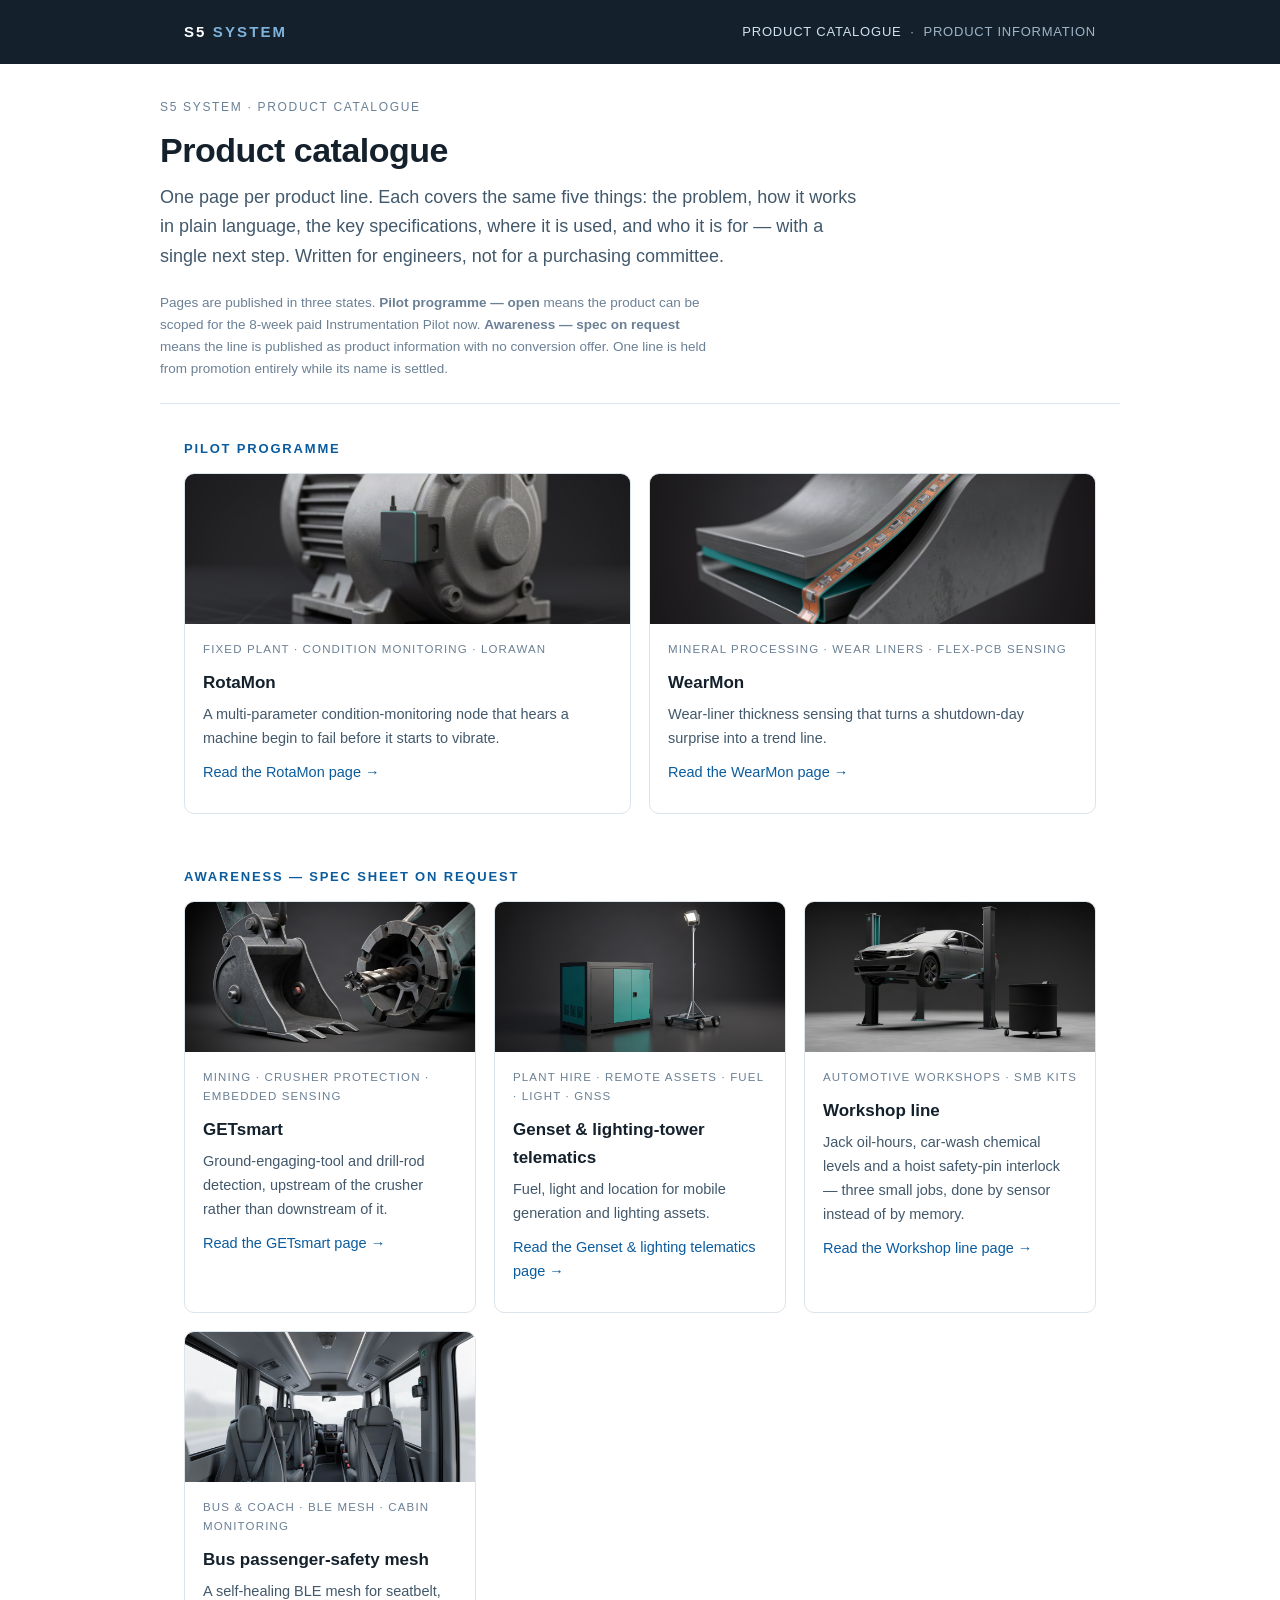
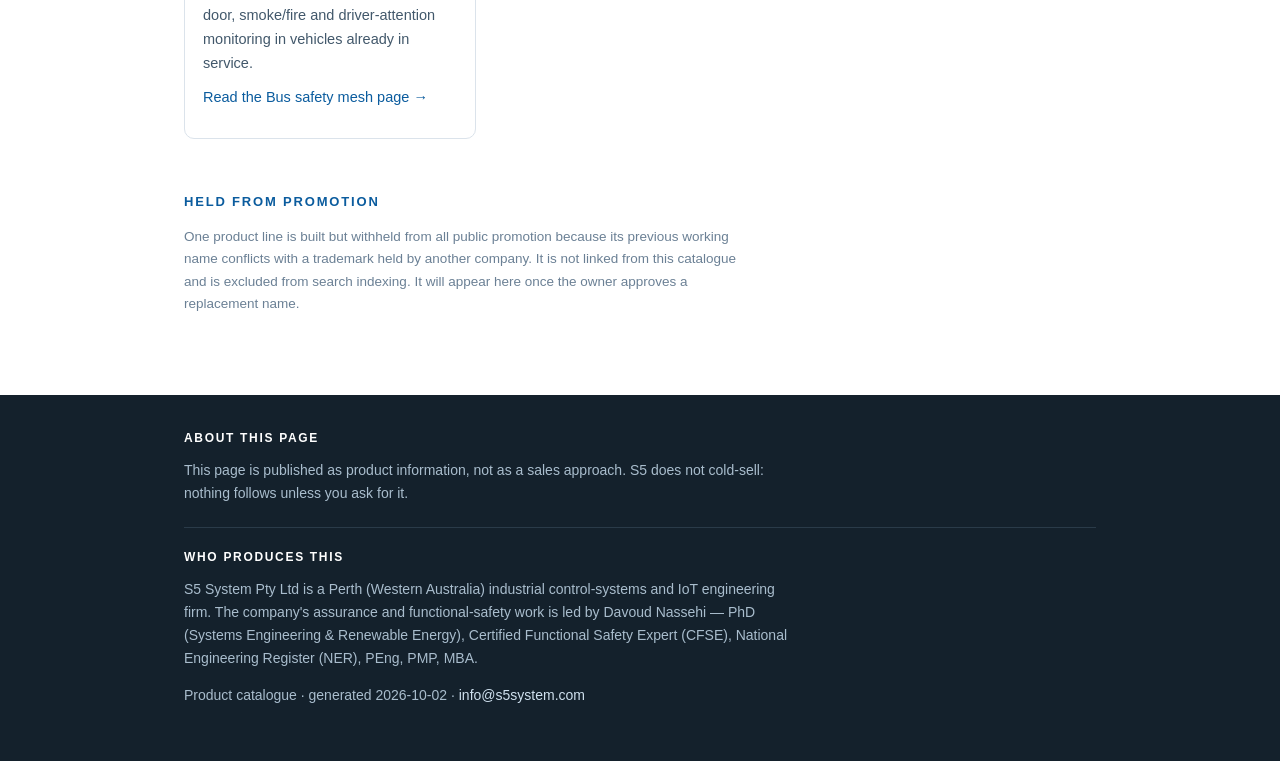
==== index.html @ b92373c1 "Add S5 product catalogue: 7 one-pager pages (Persistent Product Awareness Engine step 1) - RotaMon +" ====
<!DOCTYPE html>
<html lang="en-AU">
<head>
<meta charset="utf-8">
<meta name="viewport" content="width=device-width, initial-scale=1">
<title>S5 System — product catalogue</title>
<meta name="description" content="One page per S5 product line: the problem, how it works, specifications, use cases and a single next step. Educational and credential-led, no hype.">
<meta name="author" content="S5 System Pty Ltd">
  <link rel="canonical" href="https://davoodnassehi.github.io/s5-product-catalogue/">
<meta property="og:title" content="S5 System — product catalogue">
<meta property="og:description" content="One page per S5 product line: the problem, how it works, specifications, use cases and a single next step. Educational and credential-led, no hype.">
<meta property="og:type" content="article">
<link rel="stylesheet" href="assets/style.css">
</head>
<body>
<header class="site-head">
  <div class="wrap">
    <a class="wordmark" href="index.html">S5 <span>System</span></a>
    <nav class="head-nav"><a href="index.html">Product catalogue</a> &nbsp;&middot;&nbsp; Product information</nav>
  </div>
</header>

<div class="wrap page-head">
<p class="kicker">S5 System &middot; Product catalogue</p>
<h1>Product catalogue</h1>
<p class="lede">One page per product line. Each covers the same five things: the problem, how it works in plain language, the key specifications, where it is used, and who it is for &mdash; with a single next step. Written for engineers, not for a purchasing committee.</p>
<p class="note">Pages are published in three states. <strong>Pilot programme &mdash; open</strong> means the product can be scoped for the 8-week paid Instrumentation Pilot now. <strong>Awareness &mdash; spec on request</strong> means the line is published as product information with no conversion offer. One line is held from promotion entirely while its name is settled.</p>
</div>
<main><div class="wrap">
<section style="border-bottom:0"><h2>Pilot programme</h2><div class="cards">
<article class="card"><img src="assets/s5_product_rotamon_hero.png" alt="Three-dimensional render of a small rectangular S5 condition-monitoring node bracket-mounted to an industrial pump motor housing."><div class="body"><p class="tag">Fixed plant &middot; Condition monitoring &middot; LoRaWAN</p><h3>RotaMon</h3><p>A multi-parameter condition-monitoring node that hears a machine begin to fail before it starts to vibrate.</p><p><a href="products/rotamon.html">Read the RotaMon page &rarr;</a></p></div></article>
<article class="card"><img src="assets/s5_product_wearmon_hero.png" alt="Three-dimensional render of a thin flexible printed-circuit wear sensor strip curved inside a heavy steel wear-liner plate."><div class="body"><p class="tag">Mineral processing &middot; Wear liners &middot; Flex-PCB sensing</p><h3>WearMon</h3><p>Wear-liner thickness sensing that turns a shutdown-day surprise into a trend line.</p><p><a href="products/wearmon.html">Read the WearMon page &rarr;</a></p></div></article>
</div></section>
<section style="border-bottom:0"><h2>Awareness &mdash; spec sheet on request</h2><div class="cards">
<article class="card"><img src="assets/s5_product_getsmart_hero.png" alt="Three-dimensional render of an excavator bucket wear tooth with an embedded sensor capsule beside a broken drill rod approaching a crusher."><div class="body"><p class="tag">Mining &middot; Crusher protection &middot; Embedded sensing</p><h3>GETsmart</h3><p>Ground-engaging-tool and drill-rod detection, upstream of the crusher rather than downstream of it.</p><p><a href="products/getsmart.html">Read the GETsmart page &rarr;</a></p></div></article>
<article class="card"><img src="assets/s5_product_genset-telematics_hero.png" alt="Three-dimensional render of a mobile generator set and lighting tower with telematics sensors fitted."><div class="body"><p class="tag">Plant hire &middot; Remote assets &middot; Fuel &middot; Light &middot; GNSS</p><h3>Genset &amp; lighting-tower telematics</h3><p>Fuel, light and location for mobile generation and lighting assets.</p><p><a href="products/genset-lighting-telematics.html">Read the Genset &amp; lighting telematics page &rarr;</a></p></div></article>
<article class="card"><img src="assets/s5_product_workshop-line_hero.png" alt="Three-dimensional render of an automotive workshop with a hoist interlock sensor, an oil-hours sensor on a waste-oil jack and a car-wash chemical level probe."><div class="body"><p class="tag">Automotive workshops &middot; SMB kits</p><h3>Workshop line</h3><p>Jack oil-hours, car-wash chemical levels and a hoist safety-pin interlock &mdash; three small jobs, done by sensor instead of by memory.</p><p><a href="products/workshop-line.html">Read the Workshop line page &rarr;</a></p></div></article>
<article class="card"><img src="assets/s5_product_bus-safety-mesh_hero.png" alt="Three-dimensional render of a bus cabin interior with seatbelt, smoke detector, door-state and driver-facing sensor modules."><div class="body"><p class="tag">Bus &amp; coach &middot; BLE mesh &middot; Cabin monitoring</p><h3>Bus passenger-safety mesh</h3><p>A self-healing BLE mesh for seatbelt, door, smoke/fire and driver-attention monitoring in vehicles already in service.</p><p><a href="products/bus-safety-mesh.html">Read the Bus safety mesh page &rarr;</a></p></div></article>
</div></section>
<section style="border-bottom:0"><h2>Held from promotion</h2><p class="note">One product line is built but withheld from all public promotion because its previous working name conflicts with a trademark held by another company. It is not linked from this catalogue and is excluded from search indexing. It will appear here once the owner approves a replacement name.</p></section>
</div></main>

<footer class="site-foot">
  <div class="wrap">
    <h4>About this page</h4>
    <p>This page is published as product information, not as a sales approach. S5 does not cold-sell: nothing follows unless you ask for it.</p>
    <div class="foot-bio">
      <h4>Who produces this</h4>
      <p>S5 System Pty Ltd is a Perth (Western Australia) industrial control-systems and IoT engineering firm. The company's assurance and functional-safety work is led by Davoud Nassehi — PhD (Systems Engineering &amp; Renewable Energy), Certified Functional Safety Expert (CFSE), National Engineering Register (NER), PEng, PMP, MBA.</p>
      <p>Product catalogue &middot; generated 2026-10-02 &middot;
         <a href="mailto:info@s5system.com">info@s5system.com</a></p>
    </div>
  </div>
</footer>
</body>
</html>
---- assets/style.css ----
/* S5 System product catalogue — shared stylesheet (2026-10-02) */
:root{
  --ink:#14212C; --ink-soft:#42586B; --ink-mute:#6B8095;
  --blue:#0B5C9E; --blue-deep:#083F6D; --blue-tint:#E8F1F9;
  --teal:#0E7C86; --teal-tint:#E4F2F3;
  --amber:#8A5A00; --amber-tint:#FDF3E0; --amber-line:#E8C88A;
  --paper:#FFFFFF; --panel:#F5F8FB; --line:#DBE3EB; --line-soft:#EAF0F5;
  --radius:10px; --maxw:960px;
}
*{box-sizing:border-box}
html{-webkit-text-size-adjust:100%}
body{
  margin:0;background:var(--paper);color:var(--ink);
  font:16px/1.65 -apple-system,BlinkMacSystemFont,"Segoe UI",Roboto,"Helvetica Neue",Arial,sans-serif;
  -webkit-font-smoothing:antialiased;
}
.wrap{max-width:var(--maxw);margin:0 auto;padding:0 24px}
a{color:var(--blue);text-decoration:none}
a:hover{text-decoration:underline}

/* ---- header ---- */
.site-head{background:var(--ink);color:#fff}
.site-head .wrap{display:flex;align-items:center;justify-content:space-between;gap:16px;min-height:64px;flex-wrap:wrap}
.wordmark{font-weight:700;letter-spacing:.14em;font-size:15px;color:#fff;text-transform:uppercase}
.wordmark span{color:#7FB3DC}
.head-nav{font-size:13px;letter-spacing:.06em;text-transform:uppercase;color:#9FB4C6}
.head-nav a{color:#CFE0EE}

/* ---- hero ---- */
.hero{background:#0E1A24}
.hero img{display:block;width:100%;height:auto;max-height:420px;object-fit:cover}
.hero-cap{background:#0E1A24;color:#8FA6B8;font-size:12px;letter-spacing:.05em;padding:8px 0 0}
.hero-cap .wrap{padding:0 24px}

/* ---- page head ---- */
.page-head{padding:34px 0 8px;border-bottom:1px solid var(--line)}
.kicker{font-size:12px;letter-spacing:.14em;text-transform:uppercase;color:var(--ink-mute);margin:0 0 12px}
h1{font-size:34px;line-height:1.2;margin:0 0 12px;letter-spacing:-.015em}
.lede{font-size:18px;color:var(--ink-soft);margin:0 0 20px;max-width:70ch}
.chip{display:inline-block;font-size:12px;letter-spacing:.08em;text-transform:uppercase;padding:5px 11px;border-radius:999px;margin:0 0 6px}
.chip.ok{background:var(--teal-tint);color:#0A5A62;border:1px solid #B8DCDE}
.chip.info{background:var(--blue-tint);color:var(--blue-deep);border:1px solid #C2DAED}
.chip.warn{background:var(--amber-tint);color:var(--amber);border:1px solid var(--amber-line)}

/* ---- sections ---- */
main{padding:8px 0 40px}
section{padding:26px 0;border-bottom:1px solid var(--line-soft)}
section:last-of-type{border-bottom:0}
h2{font-size:13px;letter-spacing:.14em;text-transform:uppercase;color:var(--blue);margin:0 0 14px}
h2 .n{color:var(--ink-mute);font-weight:600;margin-right:8px}
h3{font-size:16px;margin:22px 0 6px}
p{margin:0 0 14px;max-width:74ch}
ul{margin:0 0 14px;padding-left:22px;max-width:74ch}
li{margin:0 0 6px}
.physics{background:var(--panel);border-left:3px solid var(--teal);padding:18px 22px;border-radius:0 var(--radius) var(--radius) 0}
.physics p:last-child{margin-bottom:0}
.callout{background:var(--amber-tint);border:1px solid var(--amber-line);border-radius:var(--radius);padding:14px 16px;font-size:15px;color:#4A3A12;max-width:74ch}
.callout strong{color:var(--amber)}
table.specs{width:100%;border-collapse:collapse;font-size:15px;max-width:74ch}
table.specs th,table.specs td{text-align:left;vertical-align:top;padding:10px 14px 10px 0;border-bottom:1px solid var(--line-soft)}
table.specs th{width:34%;color:var(--ink-soft);font-weight:600}
table.specs tr:last-child td,table.specs tr:last-child th{border-bottom:0}
.cases{display:grid;gap:14px;grid-template-columns:repeat(auto-fit,minmax(240px,1fr))}
.case{background:var(--panel);border:1px solid var(--line);border-radius:var(--radius);padding:16px 18px}
.case h3{margin:0 0 6px;font-size:15px}
.case p{margin:0;font-size:14.5px;color:var(--ink-soft)}
.who{background:var(--blue-tint);border-radius:var(--radius);padding:16px 20px;max-width:74ch}
.who strong{color:var(--blue-deep)}

/* ---- cta ---- */
.cta{border:1px solid var(--blue);border-radius:var(--radius);padding:26px 28px;background:linear-gradient(180deg,#F3F8FC 0%,#FFFFFF 100%)}
.cta h2{color:var(--blue-deep);margin-bottom:10px}
.cta .btn{display:inline-block;background:var(--blue);color:#fff;font-weight:600;font-size:16px;padding:13px 24px;border-radius:8px;margin:6px 0 10px}
.cta .btn:hover{background:var(--blue-deep);text-decoration:none}
.cta .fine{font-size:13.5px;color:var(--ink-mute);margin:0}
.note{font-size:13.5px;color:var(--ink-mute);max-width:74ch}

/* ---- banner ---- */
.banner{background:var(--amber-tint);border:1px solid var(--amber-line);border-left:5px solid var(--amber);border-radius:var(--radius);padding:16px 20px;margin:22px 0 0;color:#4A3A12;font-size:15px;max-width:74ch}
.banner strong{color:var(--amber)}

/* ---- footer ---- */
.site-foot{background:var(--ink);color:#9FB4C6;margin-top:0;padding:34px 0 40px;font-size:14px}
.site-foot .wrap{display:block}
.site-foot h4{color:#fff;font-size:12px;letter-spacing:.14em;text-transform:uppercase;margin:0 0 10px}
.site-foot p{max-width:78ch;color:#A9BDCD}
.site-foot a{color:#CFE0EE}
.foot-bio{border-top:1px solid #2A3B49;margin-top:22px;padding-top:20px}

/* ---- index cards ---- */
.cards{display:grid;gap:18px;grid-template-columns:repeat(auto-fit,minmax(280px,1fr));margin:8px 0 0}
.card{border:1px solid var(--line);border-radius:var(--radius);overflow:hidden;background:#fff;display:flex;flex-direction:column}
.card img{display:block;width:100%;height:150px;object-fit:cover}
.card .body{padding:16px 18px 18px}
.card h3{margin:0 0 6px;font-size:17px}
.card p{margin:0 0 10px;font-size:14.5px;color:var(--ink-soft)}
.card .tag{font-size:11.5px;letter-spacing:.1em;text-transform:uppercase;color:var(--ink-mute)}
@media (max-width:600px){h1{font-size:27px}.lede{font-size:16.5px}.cta{padding:20px}}
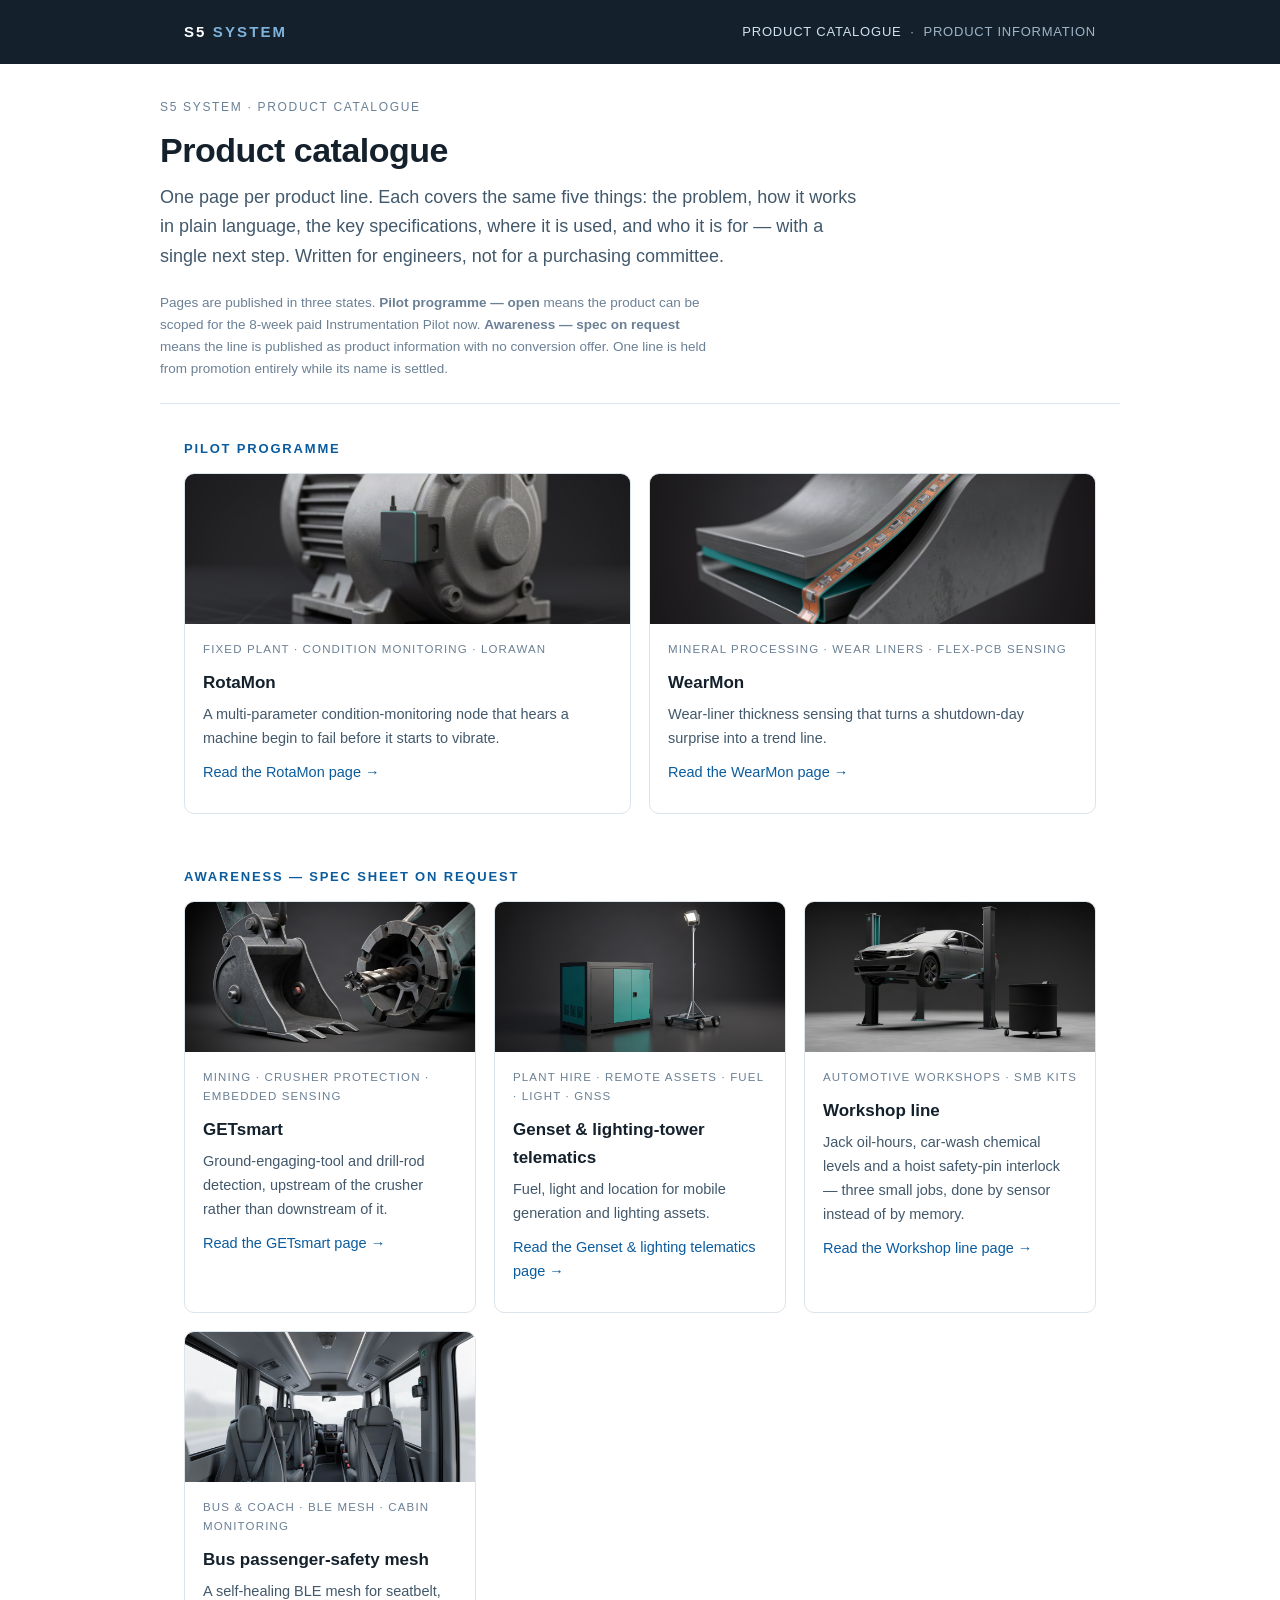
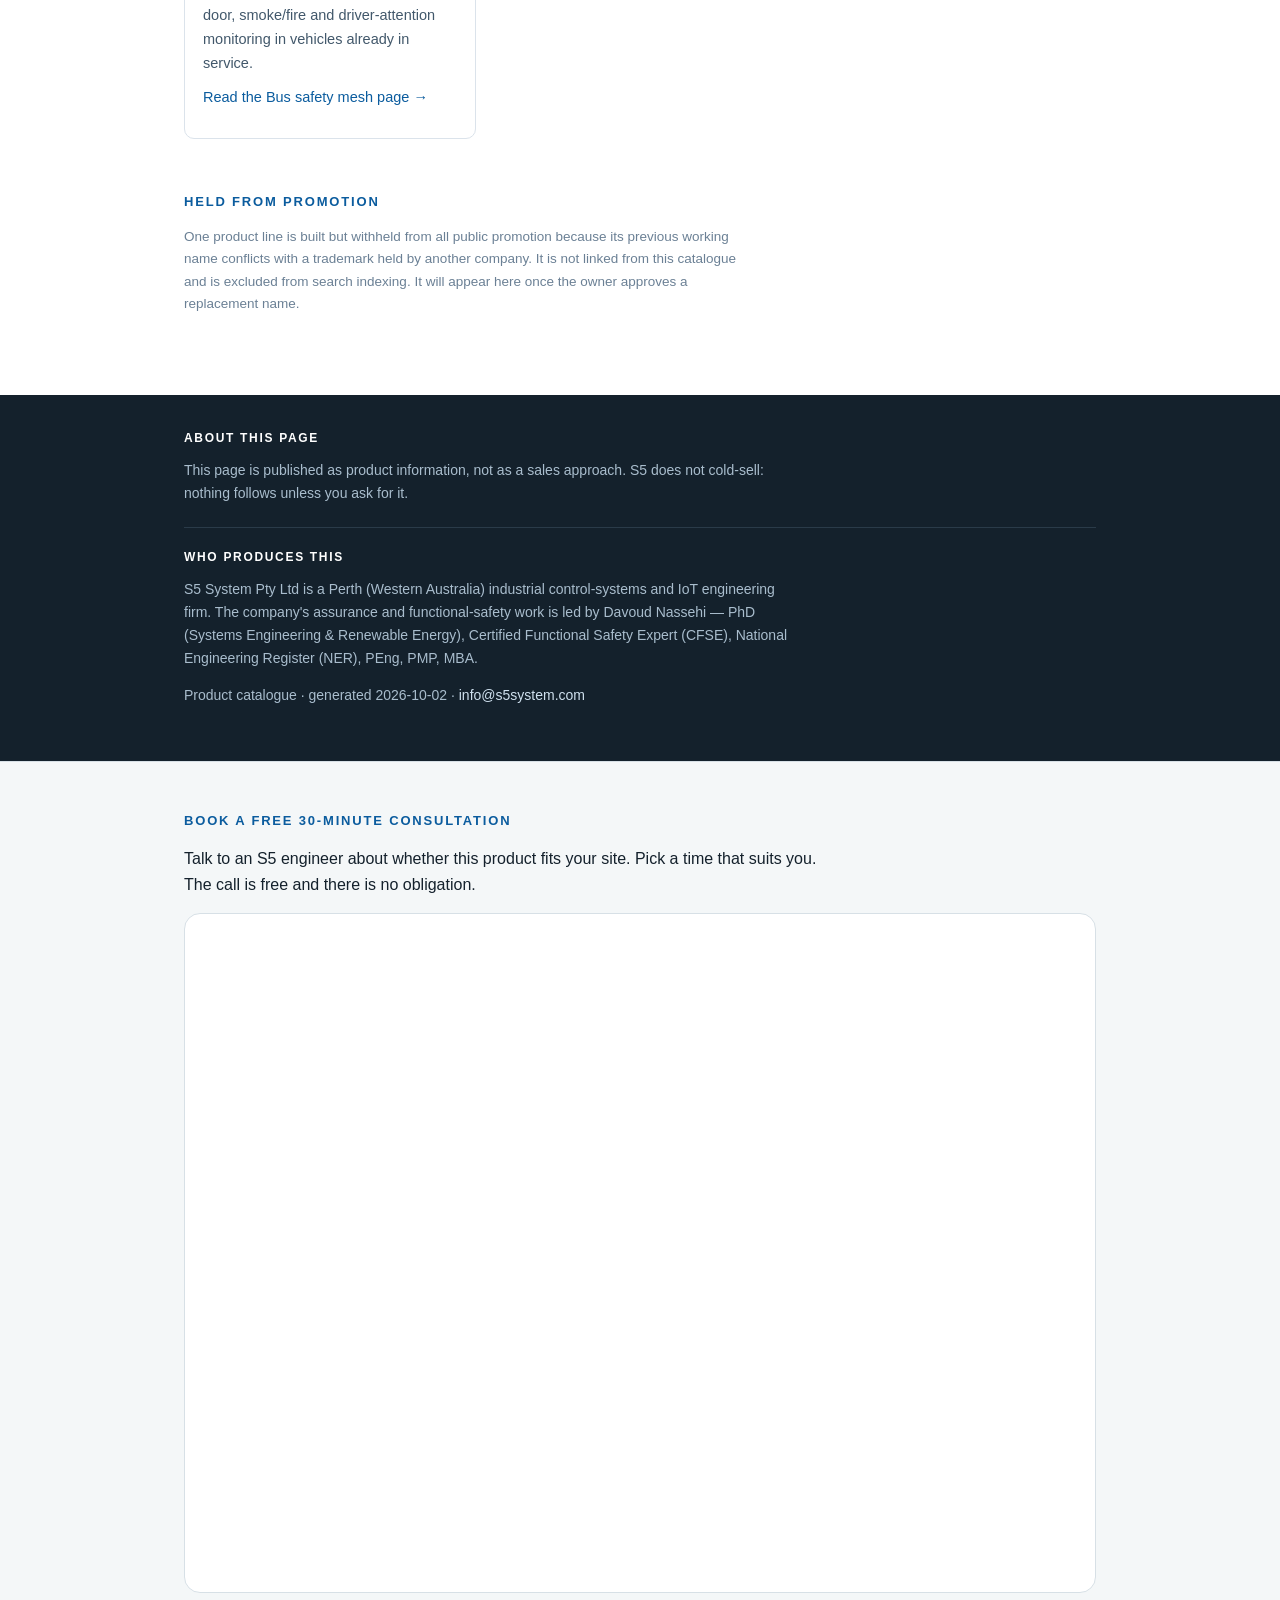
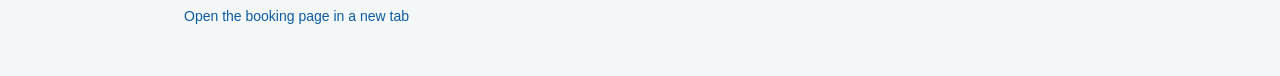
==== commit 7a372701: "Wire free 30-min consultation booking into catalogue index + all 7 product pages; make build paths e" ====
--- a/index.html
+++ b/index.html
@@ -6,7 +6,8 @@
 <title>S5 System — product catalogue</title>
 <meta name="description" content="One page per S5 product line: the problem, how it works, specifications, use cases and a single next step. Educational and credential-led, no hype.">
 <meta name="author" content="S5 System Pty Ltd">
-  <link rel="canonical" href="https://davoodnassehi.github.io/s5-product-catalogue/">
+  <link rel="canonical" href="https://davoodnasehi.github.io/s5-product-catalogue/">
+  <meta property="og:url" content="https://davoodnasehi.github.io/s5-product-catalogue/">
 <meta property="og:title" content="S5 System — product catalogue">
 <meta property="og:description" content="One page per S5 product line: the problem, how it works, specifications, use cases and a single next step. Educational and credential-led, no hype.">
 <meta property="og:type" content="article">
@@ -52,5 +53,24 @@
     </div>
   </div>
 </footer>
+<section id="book-consult" style="padding:48px 0;border-top:1px solid #d7e0e6;background:#f4f7f8">
+  <div class="wrap">
+    <h2>Book a free 30-minute consultation</h2>
+    <p>Talk to an S5 engineer about whether this product fits your site. Pick a time that suits you. The call is free and there is no obligation.</p>
+    <div id="s5-cal-catalogue" style="width:100%;height:680px;overflow:auto;background:#fff;border:1px solid #d7e0e6;border-radius:16px"></div>
+    <p style="margin:12px 0 0;font-size:14px"><a href="https://cal.com/support-s5/30min" target="_blank" rel="noopener">Open the booking page in a new tab</a></p>
+  </div>
+</section>
+<script>
+(function(){
+  var s=document.createElement('script'); s.src='https://app.cal.com/embed/embed.js'; s.async=true;
+  s.onload=function(){
+    Cal("init","s5book",{origin:"https://app.cal.com"});
+    Cal.ns["s5book"]("inline",{elementOrSelector:"#s5-cal-catalogue",config:{layout:"month_view",useSlotsViewOnSmallScreen:"true"},calLink:"support-s5/30min"});
+    Cal.ns["s5book"]("ui",{hideEventTypeDetails:false,layout:"month_view"});
+  };
+  document.head.appendChild(s);
+})();
+</script>
 </body>
 </html>
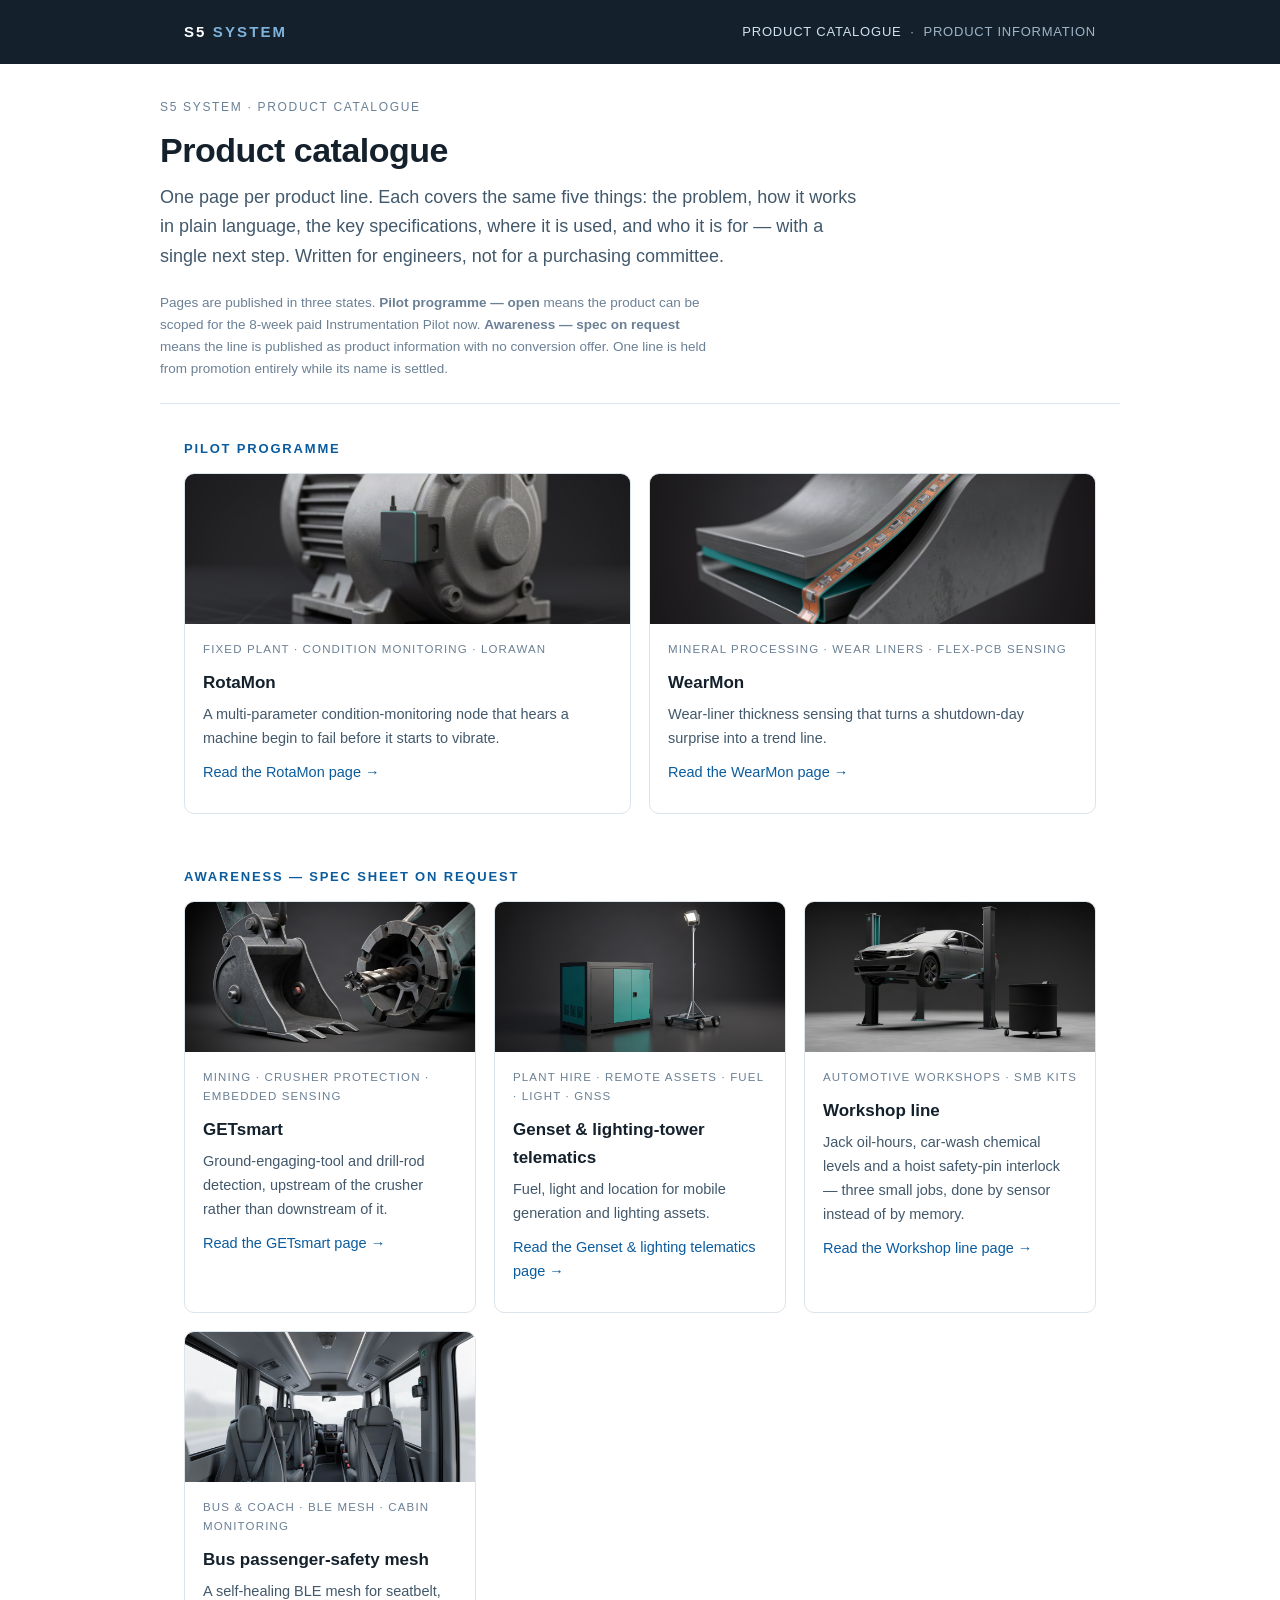
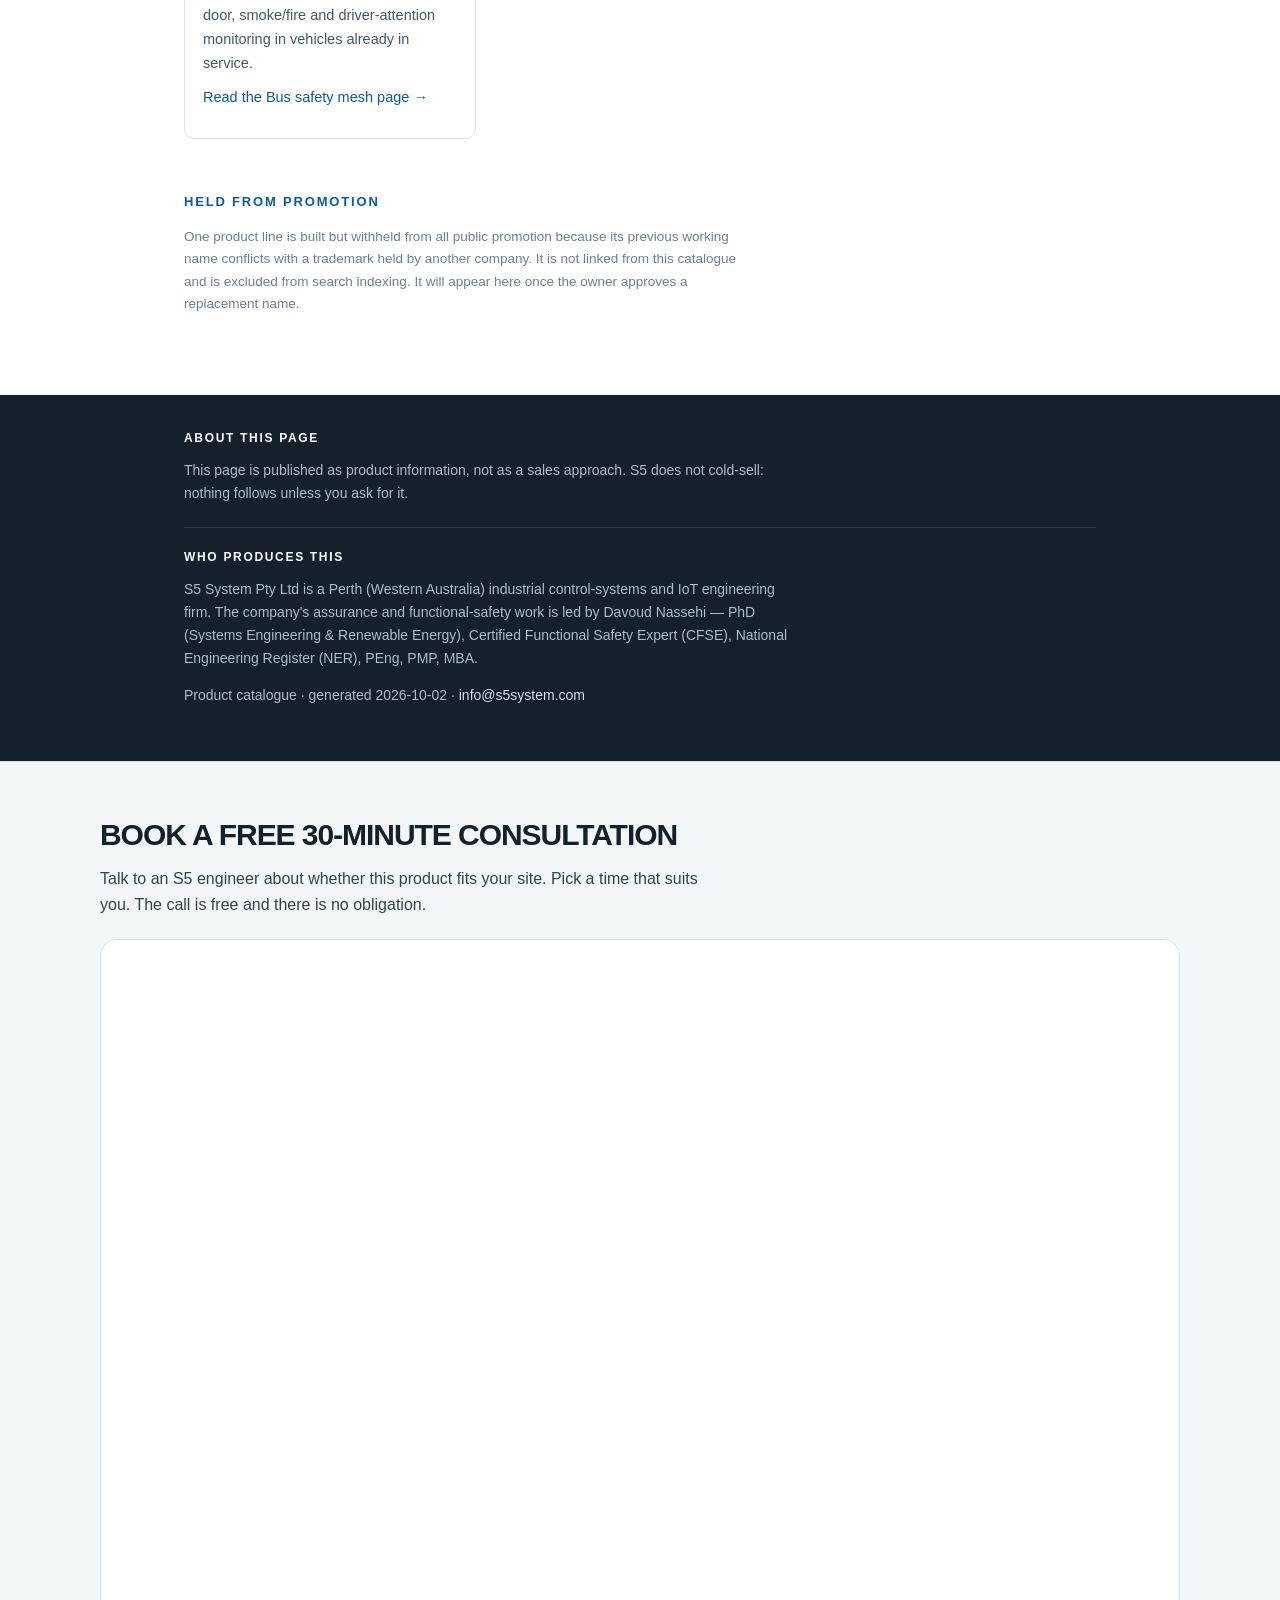
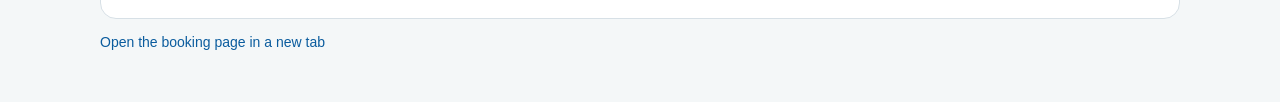
==== commit ec94917c: "Fix booking widget: use Cal.com official loader stub (window.Cal) so the calendar renders" ====
--- a/index.html
+++ b/index.html
@@ -54,23 +54,18 @@
   </div>
 </footer>
 <section id="book-consult" style="padding:48px 0;border-top:1px solid #d7e0e6;background:#f4f7f8">
-  <div class="wrap">
-    <h2>Book a free 30-minute consultation</h2>
-    <p>Talk to an S5 engineer about whether this product fits your site. Pick a time that suits you. The call is free and there is no obligation.</p>
-    <div id="s5-cal-catalogue" style="width:100%;height:680px;overflow:auto;background:#fff;border:1px solid #d7e0e6;border-radius:16px"></div>
-    <p style="margin:12px 0 0;font-size:14px"><a href="https://cal.com/support-s5/30min" target="_blank" rel="noopener">Open the booking page in a new tab</a></p>
-  </div>
+<div style="width:min(1080px,calc(100% - 40px));margin:0 auto">
+<h2 style="margin:0 0 6px;font-size:30px;letter-spacing:-.035em;color:#14202b">Book a free 30-minute consultation</h2>
+<p style="margin:0 0 20px;max-width:70ch;color:#31424d">Talk to an S5 engineer about whether this product fits your site. Pick a time that suits you. The call is free and there is no obligation.</p>
+<div id="s5-cal-catalogue" style="width:100%;height:680px;overflow:auto;background:#fff;border:1px solid #d7e0e6;border-radius:16px"></div>
+<p style="margin:12px 0 0;font-size:14px;color:#5c6b78"><a href="https://cal.com/support-s5/30min" target="_blank" rel="noopener">Open the booking page in a new tab</a></p>
+</div>
 </section>
-<script>
-(function(){
-  var s=document.createElement('script'); s.src='https://app.cal.com/embed/embed.js'; s.async=true;
-  s.onload=function(){
-    Cal("init","s5book",{origin:"https://app.cal.com"});
-    Cal.ns["s5book"]("inline",{elementOrSelector:"#s5-cal-catalogue",config:{layout:"month_view",useSlotsViewOnSmallScreen:"true"},calLink:"support-s5/30min"});
-    Cal.ns["s5book"]("ui",{hideEventTypeDetails:false,layout:"month_view"});
-  };
-  document.head.appendChild(s);
-})();
+<script type="text/javascript">
+(function (C, A, L) { let p = function (a, ar) { a.q.push(ar); }; let d = C.document; C.Cal = C.Cal || function () { let cal = C.Cal; let ar = arguments; if (!cal.loaded) { cal.ns = {}; cal.q = cal.q || []; d.head.appendChild(d.createElement("script")).src = A; cal.loaded = true; } if (ar[0] === L) { const api = function () { p(api, arguments); }; const namespace = ar[1]; api.q = api.q || []; if (typeof namespace === "string") { cal.ns[namespace] = cal.ns[namespace] || api; p(cal.ns[namespace], ar); p(cal, ["initNamespace", namespace]); } else p(cal, ar); return; } p(cal, ar); }; })(window, "https://app.cal.com/embed/embed.js", "init");
+Cal("init", "30min", {origin:"https://app.cal.com"});
+Cal.ns["30min"]("inline", {elementOrSelector:"#s5-cal-catalogue", config:{"layout":"month_view","useSlotsViewOnSmallScreen":"true"}, calLink:"support-s5/30min"});
+Cal.ns["30min"]("ui", {"hideEventTypeDetails":false,"layout":"month_view"});
 </script>
 </body>
 </html>
